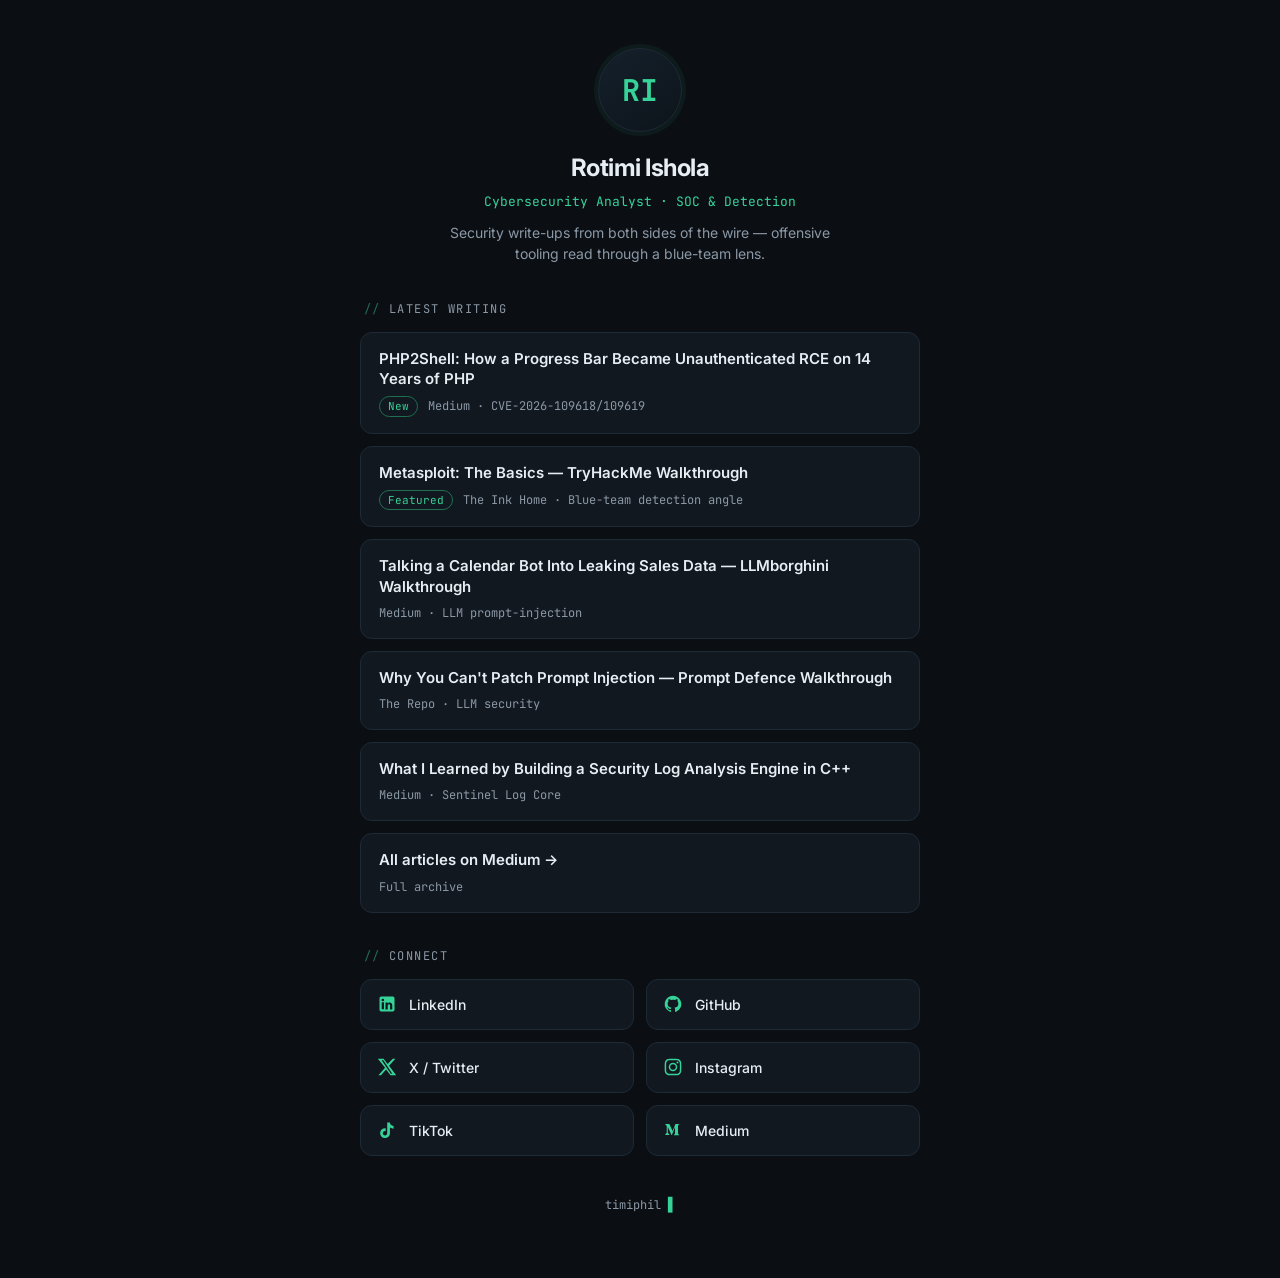
==== links.html @ 9e95f809 "Add files via upload" ====
<!doctype html>
<html lang="en">
<head>
<meta charset="utf-8">
<meta name="viewport" content="width=device-width, initial-scale=1">
<title>Rotimi Ishola — Links</title>
<meta name="description" content="Rotimi Ishola — Cybersecurity Analyst. Write-ups, socials, and work.">
<link rel="preconnect" href="https://fonts.googleapis.com">
<link rel="preconnect" href="https://fonts.gstatic.com" crossorigin>
<link href="https://fonts.googleapis.com/css2?family=JetBrains+Mono:wght@400;500;700&family=Inter:wght@400;500;600;700&display=swap" rel="stylesheet">
<style>
  :root{
    --bg:#0b0f14;
    --panel:#121820;
    --panel-hover:#18212c;
    --border:#1e2a36;
    --text:#e6edf3;
    --muted:#8b98a5;
    --accent:#36d399;
    --accent-dim:#1f6f52;
    --mono:'JetBrains Mono',ui-monospace,SFMono-Regular,Menlo,monospace;
    --sans:'Inter',system-ui,-apple-system,Segoe UI,Roboto,sans-serif;
  }
  *{box-sizing:border-box;margin:0;padding:0}
  body{
    background:var(--bg);
    color:var(--text);
    font-family:var(--sans);
    line-height:1.5;
    -webkit-font-smoothing:antialiased;
    display:flex;
    justify-content:center;
    padding:48px 16px 64px;
    min-height:100vh;
  }
  .wrap{width:100%;max-width:560px}

  /* header */
  header{text-align:center;margin-bottom:36px}
  .avatar{
    width:84px;height:84px;border-radius:50%;
    margin:0 auto 18px;
    display:flex;align-items:center;justify-content:center;
    background:linear-gradient(145deg,#15202b,#0d141b);
    border:1px solid var(--border);
    font-family:var(--mono);font-weight:700;font-size:30px;
    color:var(--accent);
    box-shadow:0 0 0 4px rgba(54,211,153,.06);
  }
  h1{font-size:24px;font-weight:700;letter-spacing:-.02em}
  .role{
    font-family:var(--mono);
    font-size:13px;
    color:var(--accent);
    margin-top:6px;
  }
  .tagline{color:var(--muted);font-size:14px;margin-top:10px;max-width:420px;margin-left:auto;margin-right:auto}

  /* section label */
  .label{
    font-family:var(--mono);
    font-size:12px;
    text-transform:uppercase;
    letter-spacing:.12em;
    color:var(--muted);
    margin:34px 4px 14px;
    display:flex;align-items:center;gap:8px;
  }
  .label::before{content:"//";color:var(--accent-dim)}

  /* article cards */
  .card{
    display:block;
    background:var(--panel);
    border:1px solid var(--border);
    border-radius:12px;
    padding:16px 18px;
    margin-bottom:12px;
    text-decoration:none;
    color:var(--text);
    transition:border-color .15s ease,background .15s ease,transform .15s ease;
  }
  .card:hover{background:var(--panel-hover);border-color:var(--accent-dim);transform:translateY(-1px)}
  .card-title{font-weight:600;font-size:15px;line-height:1.35}
  .card-meta{
    font-family:var(--mono);
    font-size:12px;
    color:var(--muted);
    margin-top:7px;
    display:flex;gap:10px;flex-wrap:wrap;align-items:center;
  }
  .pill{
    color:var(--accent);
    border:1px solid var(--accent-dim);
    border-radius:999px;
    padding:1px 8px;
    font-size:11px;
  }

  /* socials */
  .socials{display:grid;grid-template-columns:repeat(2,1fr);gap:12px}
  .social{
    display:flex;align-items:center;gap:12px;
    background:var(--panel);
    border:1px solid var(--border);
    border-radius:12px;
    padding:14px 16px;
    text-decoration:none;
    color:var(--text);
    font-weight:500;font-size:14px;
    transition:border-color .15s ease,background .15s ease,transform .15s ease;
  }
  .social:hover{background:var(--panel-hover);border-color:var(--accent-dim);transform:translateY(-1px)}
  .social svg{width:20px;height:20px;flex:0 0 20px;fill:currentColor;color:var(--accent)}
  .social span{overflow:hidden;text-overflow:ellipsis;white-space:nowrap}

  footer{text-align:center;margin-top:40px;color:var(--muted);font-family:var(--mono);font-size:12px}
  footer .blink{color:var(--accent);animation:blink 1.2s steps(2,start) infinite}
  @keyframes blink{to{visibility:hidden}}

  @media (max-width:420px){
    .socials{grid-template-columns:1fr}
    body{padding-top:36px}
  }

  /* light-mode guard: this page is intentionally dark, but set a sane bg either way */
  @media (prefers-color-scheme: light){ body{background:var(--bg)} }
</style>
</head>
<body>
  <div class="wrap">

    <header>
      <div class="avatar">RI</div>
      <h1>Rotimi Ishola</h1>
      <div class="role">Cybersecurity Analyst · SOC &amp; Detection</div>
      <p class="tagline">Security write-ups from both sides of the wire — offensive tooling read through a blue-team lens.</p>
    </header>

    <!-- ============================================================
         LATEST WRITING
         To add a new article: copy one <a class="card"> ... </a> block,
         paste it at the TOP of this section, and update the href, title,
         and meta line. Newest first.
         ============================================================ -->
    <div class="label">Latest writing</div>

    <a class="card" href="https://medium.com/@timiphil9/php2shell-how-a-progress-bar-became-unauthenticated-rce-on-14-years-of-php-b21d90a4fd6b?sharedUserId=timiphil9" target="_blank" rel="noopener">
      <div class="card-title">PHP2Shell: How a Progress Bar Became Unauthenticated RCE on 14 Years of PHP</div>
      <div class="card-meta"><span class="pill">New</span> Medium · CVE-2026-109618/109619</div>
    </a>

    <a class="card" href="https://medium.com/the-ink-home/metasploit-the-basics-tryhackme-walkthrough-daaea08006a8" target="_blank" rel="noopener">
      <div class="card-title">Metasploit: The Basics — TryHackMe Walkthrough</div>
      <div class="card-meta"><span class="pill">Featured</span> The Ink Home · Blue-team detection angle</div>
    </a>

    <a class="card" href="https://medium.com/@timiphil9/talking-a-calendar-bot-into-leaking-sales-data-tryhackme-llmborghini-walkthrough-ef35a564851b?sharedUserId=timiphil9" target="_blank" rel="noopener">
      <div class="card-title">Talking a Calendar Bot Into Leaking Sales Data — LLMborghini Walkthrough</div>
      <div class="card-meta">Medium · LLM prompt-injection</div>
    </a>

    <a class="card" href="https://medium.com/the-repo/tryhackme-prompt-defence-walkthrough-why-you-cant-patch-prompt-injection-2a3d6e3edd15?sharedUserId=timiphil9" target="_blank" rel="noopener">
      <div class="card-title">Why You Can't Patch Prompt Injection — Prompt Defence Walkthrough</div>
      <div class="card-meta">The Repo · LLM security</div>
    </a>

    <a class="card" href="https://medium.com/@timiphil9/what-i-learned-by-building-a-security-log-analysis-engine-in-c-df35dbf7559b?sharedUserId=timiphil9" target="_blank" rel="noopener">
      <div class="card-title">What I Learned by Building a Security Log Analysis Engine in C++</div>
      <div class="card-meta">Medium · Sentinel Log Core</div>
    </a>

    <a class="card" href="https://medium.com/@timiphil9" target="_blank" rel="noopener">
      <div class="card-title">All articles on Medium →</div>
      <div class="card-meta">Full archive</div>
    </a>

    <!-- ============================================================
         CONNECT
         ============================================================ -->
    <div class="label">Connect</div>
    <div class="socials">

      <a class="social" href="https://www.linkedin.com/in/rotimi-ishola/" target="_blank" rel="noopener">
        <svg viewBox="0 0 24 24"><path d="M19 3a2 2 0 0 1 2 2v14a2 2 0 0 1-2 2H5a2 2 0 0 1-2-2V5a2 2 0 0 1 2-2h14zM8.34 18.34V9.99H5.67v8.35h2.67zM7 8.8a1.55 1.55 0 1 0 0-3.1 1.55 1.55 0 0 0 0 3.1zm11.34 9.54v-4.6c0-2.46-1.31-3.6-3.06-3.6-1.41 0-2.04.78-2.39 1.32v-1.13h-2.67c.04.75 0 8.35 0 8.35h2.67v-4.66c0-.24.02-.48.09-.65.19-.48.63-.98 1.37-.98.97 0 1.35.74 1.35 1.81v4.48h2.64z"/></svg>
        <span>LinkedIn</span>
      </a>

      <a class="social" href="https://github.com/Timiphil" target="_blank" rel="noopener">
        <svg viewBox="0 0 24 24"><path d="M12 2a10 10 0 0 0-3.16 19.49c.5.09.68-.22.68-.48l-.01-1.7c-2.78.6-3.37-1.34-3.37-1.34-.46-1.16-1.11-1.47-1.11-1.47-.9-.62.07-.6.07-.6 1 .07 1.53 1.03 1.53 1.03.89 1.52 2.34 1.08 2.91.83.09-.65.35-1.09.63-1.34-2.22-.25-4.55-1.11-4.55-4.94 0-1.09.39-1.98 1.03-2.68-.1-.25-.45-1.27.1-2.65 0 0 .84-.27 2.75 1.02a9.56 9.56 0 0 1 5 0c1.91-1.29 2.75-1.02 2.75-1.02.55 1.38.2 2.4.1 2.65.64.7 1.03 1.59 1.03 2.68 0 3.84-2.34 4.68-4.57 4.93.36.31.68.92.68 1.85l-.01 2.75c0 .27.18.58.69.48A10 10 0 0 0 12 2z"/></svg>
        <span>GitHub</span>
      </a>

      <a class="social" href="https://x.com/Timi_phil" target="_blank" rel="noopener">
        <svg viewBox="0 0 24 24"><path d="M18.9 2H22l-7.5 8.6L23 22h-6.8l-5.3-6.9L4.8 22H1.7l8-9.2L1 2h6.9l4.8 6.3L18.9 2zm-2.4 18h1.9L7.6 4H5.6l10.9 16z"/></svg>
        <span>X / Twitter</span>
      </a>

      <a class="social" href="https://www.instagram.com/timi_phil/" target="_blank" rel="noopener">
        <svg viewBox="0 0 24 24"><path d="M12 2c2.72 0 3.06.01 4.12.06 1.07.05 1.8.22 2.43.47.66.25 1.22.6 1.77 1.15.55.55.9 1.11 1.15 1.77.25.63.42 1.36.47 2.43.05 1.06.06 1.4.06 4.12s-.01 3.06-.06 4.12c-.05 1.07-.22 1.8-.47 2.43a4.9 4.9 0 0 1-1.15 1.77c-.55.55-1.11.9-1.77 1.15-.63.25-1.36.42-2.43.47-1.06.05-1.4.06-4.12.06s-3.06-.01-4.12-.06c-1.07-.05-1.8-.22-2.43-.47a4.9 4.9 0 0 1-1.77-1.15 4.9 4.9 0 0 1-1.15-1.77c-.25-.63-.42-1.36-.47-2.43C2.01 15.06 2 14.72 2 12s.01-3.06.06-4.12c.05-1.07.22-1.8.47-2.43.25-.66.6-1.22 1.15-1.77.55-.55 1.11-.9 1.77-1.15.63-.25 1.36-.42 2.43-.47C8.94 2.01 9.28 2 12 2zm0 1.8c-2.67 0-2.99.01-4.04.06-.98.04-1.51.21-1.86.35-.47.18-.8.4-1.15.75-.35.35-.57.68-.75 1.15-.14.35-.3.88-.35 1.86-.05 1.05-.06 1.37-.06 4.04s.01 2.99.06 4.04c.04.98.21 1.51.35 1.86.18.47.4.8.75 1.15.35.35.68.57 1.15.75.35.14.88.3 1.86.35 1.05.05 1.37.06 4.04.06s2.99-.01 4.04-.06c.98-.04 1.51-.21 1.86-.35.47-.18.8-.4 1.15-.75.35-.35.57-.68.75-1.15.14-.35.3-.88.35-1.86.05-1.05.06-1.37.06-4.04s-.01-2.99-.06-4.04c-.04-.98-.21-1.51-.35-1.86a3.1 3.1 0 0 0-.75-1.15 3.1 3.1 0 0 0-1.15-.75c-.35-.14-.88-.3-1.86-.35-1.05-.05-1.37-.06-4.04-.06zm0 3.07a5.13 5.13 0 1 1 0 10.26 5.13 5.13 0 0 1 0-10.26zm0 8.46a3.33 3.33 0 1 0 0-6.66 3.33 3.33 0 0 0 0 6.66zm6.54-8.66a1.2 1.2 0 1 1-2.4 0 1.2 1.2 0 0 1 2.4 0z"/></svg>
        <span>Instagram</span>
      </a>

      <a class="social" href="https://tiktok.com/@timiphil" target="_blank" rel="noopener">
        <svg viewBox="0 0 24 24"><path d="M16.6 5.82a4.28 4.28 0 0 1-1.06-2.82h-3.3v12.9a2.59 2.59 0 1 1-1.84-2.48V9.98a5.88 5.88 0 1 0 5.14 5.83V9.1a7.5 7.5 0 0 0 4.36 1.4V7.2a4.3 4.3 0 0 1-3.3-1.38z"/></svg>
        <span>TikTok</span>
      </a>

      <a class="social" href="https://medium.com/@timiphil9" target="_blank" rel="noopener">
        <svg viewBox="0 0 24 24"><path d="M4.37 7.3c.02-.17-.05-.34-.18-.45L2.6 5.07V4.8h5.03l3.89 8.53 3.42-8.53H19.5v.27l-1.33 1.28a.4.4 0 0 0-.15.38v9.56a.4.4 0 0 0 .15.38l1.3 1.28v.27h-6.53v-.27l1.35-1.31c.13-.13.13-.17.13-.38V8.47l-3.75 9.54h-.5L5.77 8.47v6.4c-.04.27.06.55.25.75l1.75 2.13v.27H2.5v-.27l1.75-2.13c.2-.2.28-.48.23-.75V7.3z"/></svg>
        <span>Medium</span>
      </a>

    </div>

    <footer>
      timiphil <span class="blink">▋</span>
    </footer>

  </div>
</body>
</html>
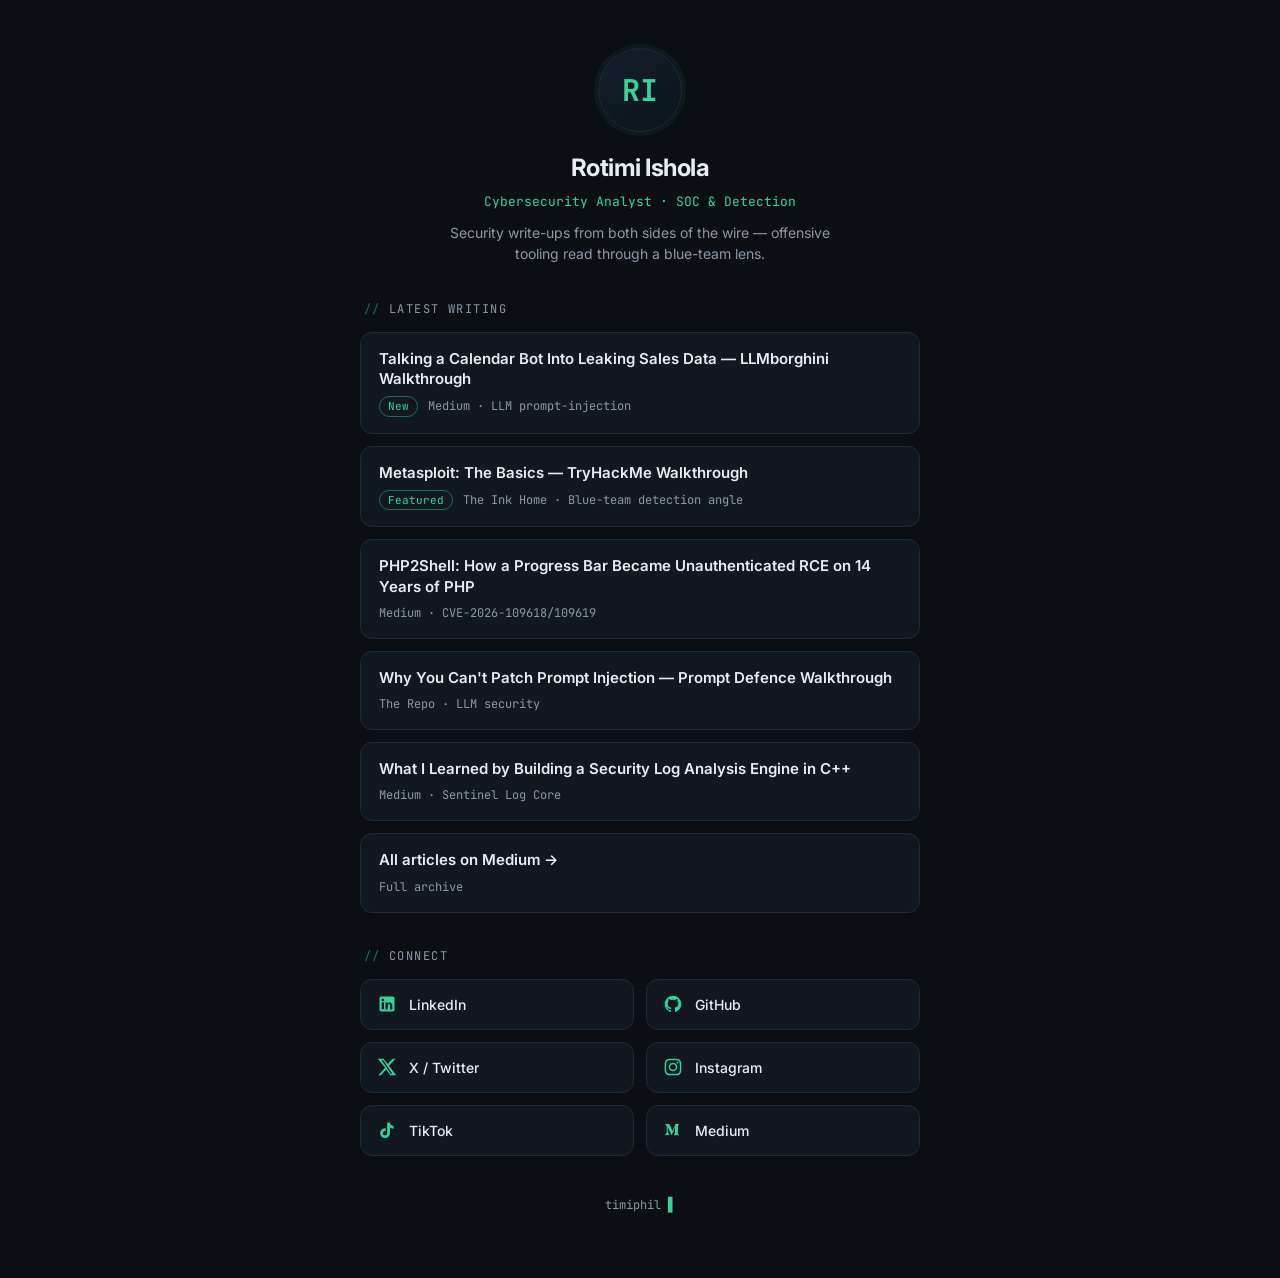
==== commit 6ea42b0d: "Add files via upload" ====
--- a/links.html
+++ b/links.html
@@ -145,9 +145,9 @@
          ============================================================ -->
     <div class="label">Latest writing</div>
 
-    <a class="card" href="https://medium.com/@timiphil9/php2shell-how-a-progress-bar-became-unauthenticated-rce-on-14-years-of-php-b21d90a4fd6b?sharedUserId=timiphil9" target="_blank" rel="noopener">
-      <div class="card-title">PHP2Shell: How a Progress Bar Became Unauthenticated RCE on 14 Years of PHP</div>
-      <div class="card-meta"><span class="pill">New</span> Medium · CVE-2026-109618/109619</div>
+    <a class="card" href="https://medium.com/@timiphil9/talking-a-calendar-bot-into-leaking-sales-data-tryhackme-llmborghini-walkthrough-ef35a564851b?sharedUserId=timiphil9" target="_blank" rel="noopener">
+      <div class="card-title">Talking a Calendar Bot Into Leaking Sales Data — LLMborghini Walkthrough</div>
+      <div class="card-meta"><span class="pill">New</span> Medium · LLM prompt-injection</div>
     </a>
 
     <a class="card" href="https://medium.com/the-ink-home/metasploit-the-basics-tryhackme-walkthrough-daaea08006a8" target="_blank" rel="noopener">
@@ -155,9 +155,9 @@
       <div class="card-meta"><span class="pill">Featured</span> The Ink Home · Blue-team detection angle</div>
     </a>
 
-    <a class="card" href="https://medium.com/@timiphil9/talking-a-calendar-bot-into-leaking-sales-data-tryhackme-llmborghini-walkthrough-ef35a564851b?sharedUserId=timiphil9" target="_blank" rel="noopener">
-      <div class="card-title">Talking a Calendar Bot Into Leaking Sales Data — LLMborghini Walkthrough</div>
-      <div class="card-meta">Medium · LLM prompt-injection</div>
+    <a class="card" href="https://medium.com/@timiphil9/php2shell-how-a-progress-bar-became-unauthenticated-rce-on-14-years-of-php-b21d90a4fd6b?sharedUserId=timiphil9" target="_blank" rel="noopener">
+      <div class="card-title">PHP2Shell: How a Progress Bar Became Unauthenticated RCE on 14 Years of PHP</div>
+      <div class="card-meta">Medium · CVE-2026-109618/109619</div>
     </a>
 
     <a class="card" href="https://medium.com/the-repo/tryhackme-prompt-defence-walkthrough-why-you-cant-patch-prompt-injection-2a3d6e3edd15?sharedUserId=timiphil9" target="_blank" rel="noopener">
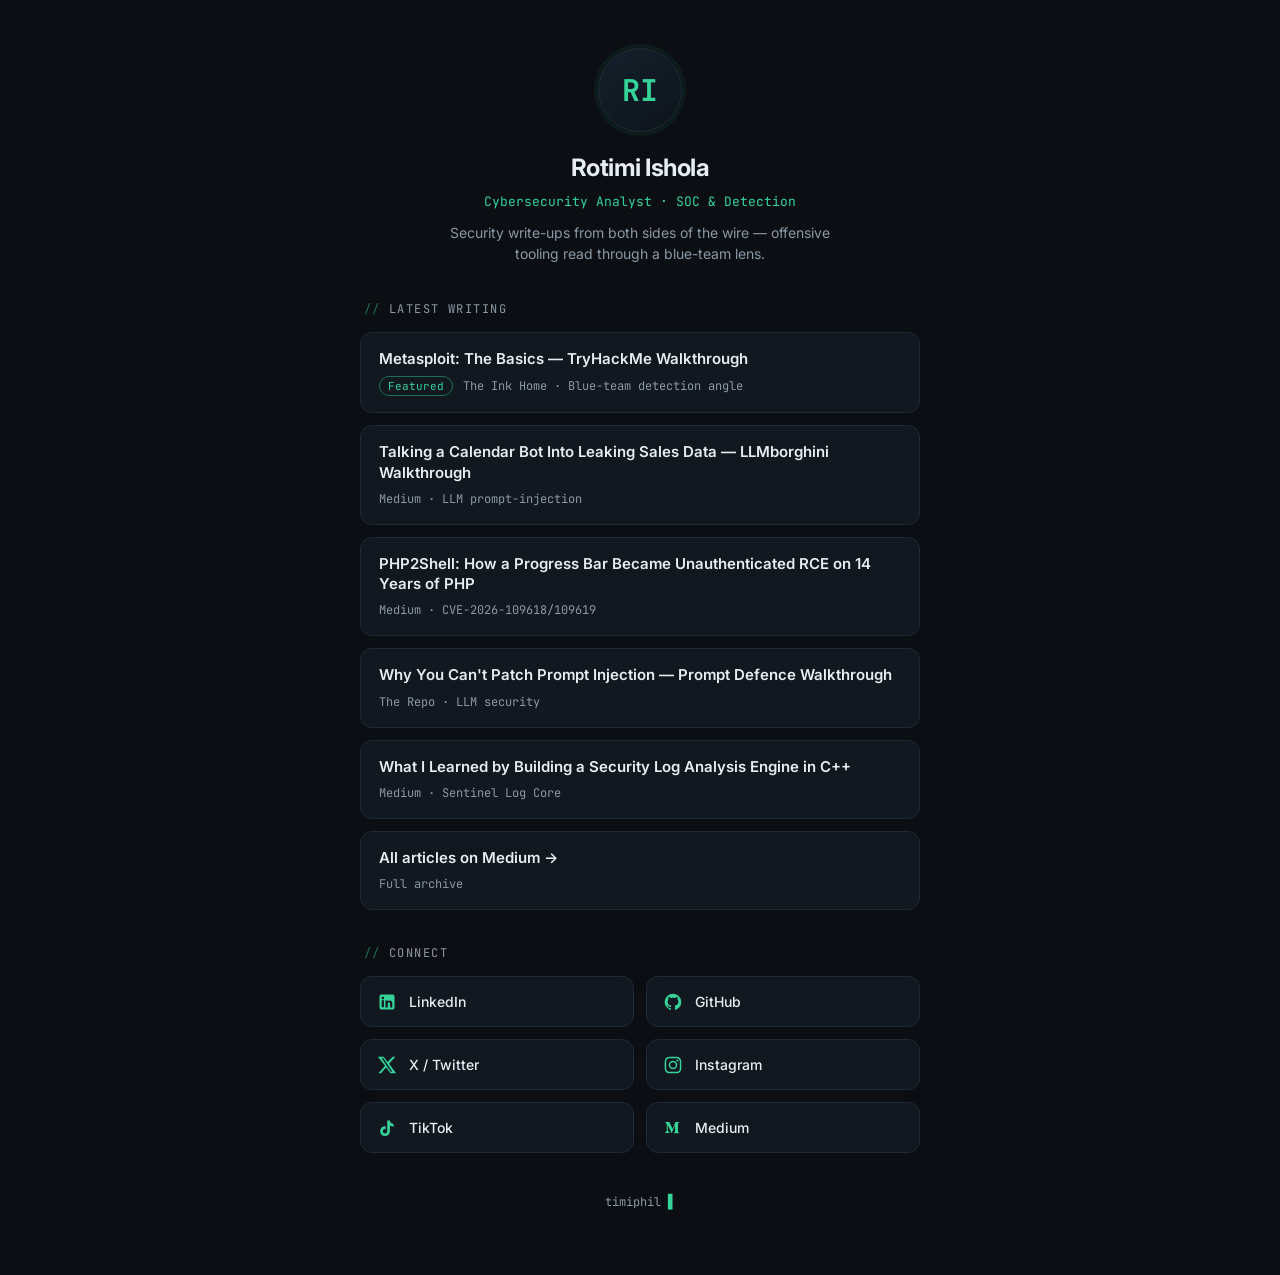
==== commit 8dc9e1ad: "Update links.html new" ====
--- a/links.html
+++ b/links.html
@@ -145,14 +145,14 @@
          ============================================================ -->
     <div class="label">Latest writing</div>
 
+     <a class="card" href="https://medium.com/the-ink-home/metasploit-the-basics-tryhackme-walkthrough-daaea08006a8" target="_blank" rel="noopener">
+      <div class="card-title">Metasploit: The Basics — TryHackMe Walkthrough</div>
+      <div class="card-meta"><span class="pill">Featured</span> The Ink Home · Blue-team detection angle</div>
+    </a>
+
     <a class="card" href="https://medium.com/@timiphil9/talking-a-calendar-bot-into-leaking-sales-data-tryhackme-llmborghini-walkthrough-ef35a564851b?sharedUserId=timiphil9" target="_blank" rel="noopener">
       <div class="card-title">Talking a Calendar Bot Into Leaking Sales Data — LLMborghini Walkthrough</div>
-      <div class="card-meta"><span class="pill">New</span> Medium · LLM prompt-injection</div>
-    </a>
-
-    <a class="card" href="https://medium.com/the-ink-home/metasploit-the-basics-tryhackme-walkthrough-daaea08006a8" target="_blank" rel="noopener">
-      <div class="card-title">Metasploit: The Basics — TryHackMe Walkthrough</div>
-      <div class="card-meta"><span class="pill">Featured</span> The Ink Home · Blue-team detection angle</div>
+      <div class="card-meta">Medium · LLM prompt-injection</div>
     </a>
 
     <a class="card" href="https://medium.com/@timiphil9/php2shell-how-a-progress-bar-became-unauthenticated-rce-on-14-years-of-php-b21d90a4fd6b?sharedUserId=timiphil9" target="_blank" rel="noopener">
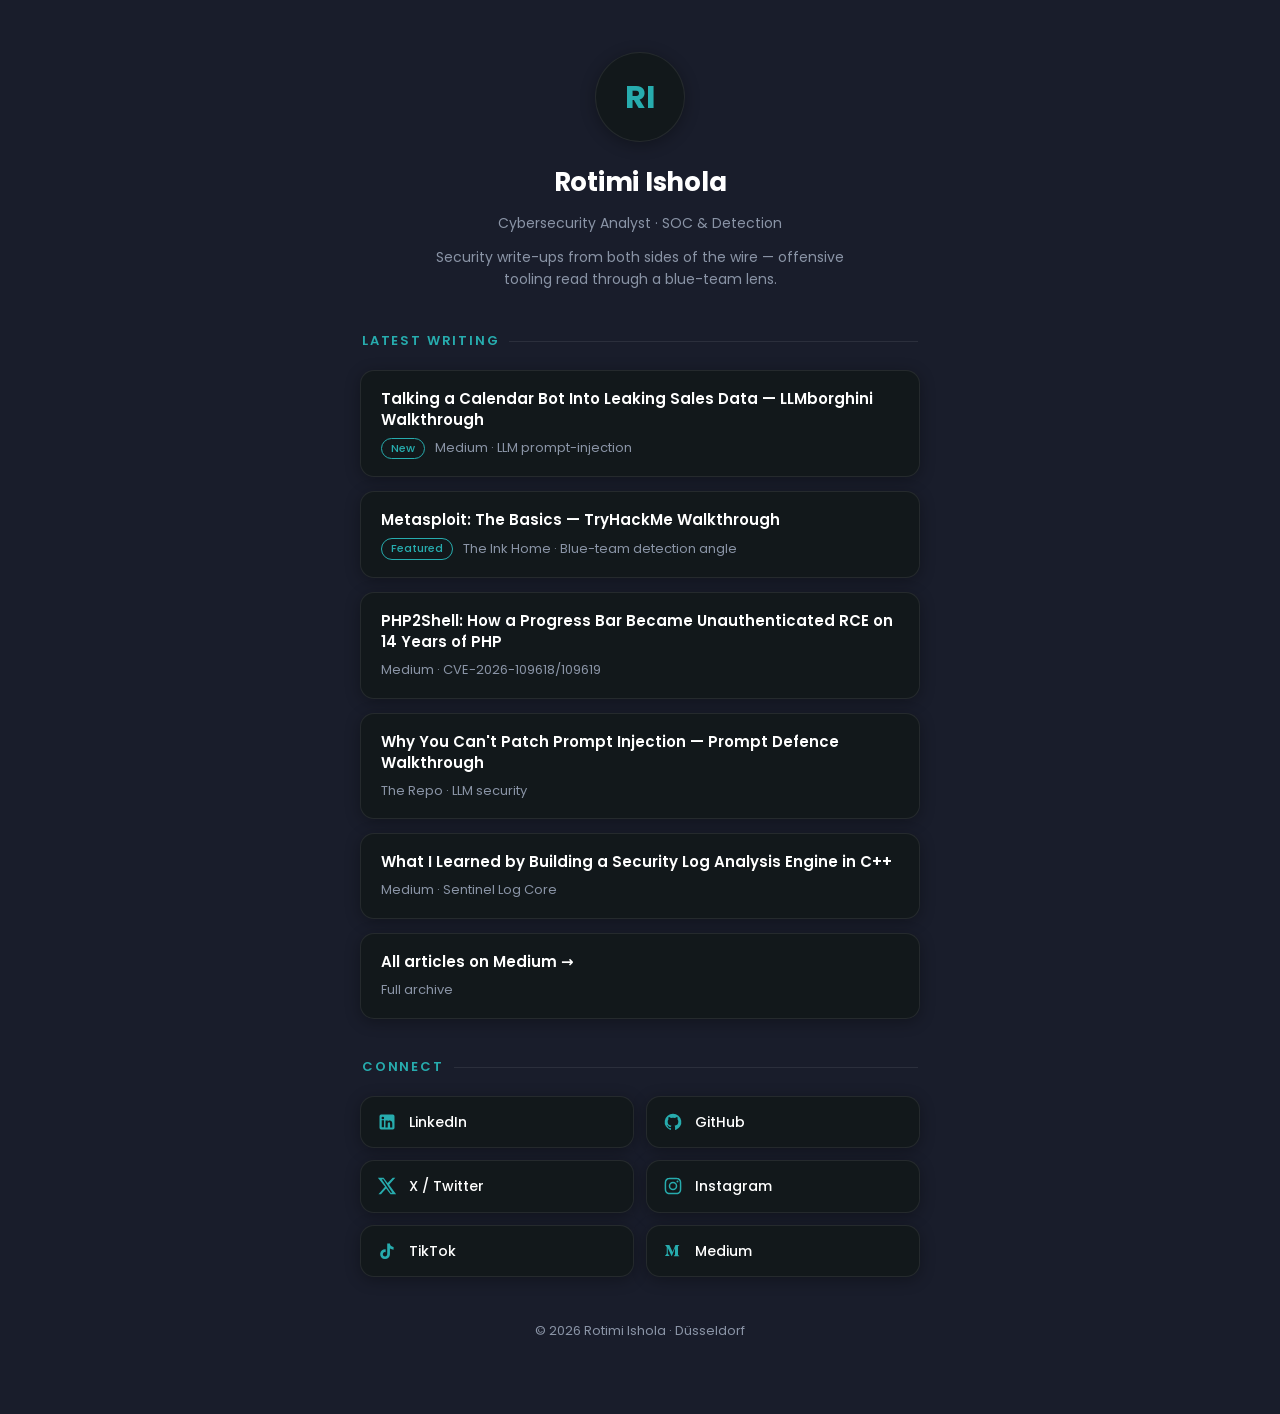
==== commit b85909d7: "Add files via upload" ====
--- a/links.html
+++ b/links.html
@@ -7,94 +7,83 @@
 <meta name="description" content="Rotimi Ishola — Cybersecurity Analyst. Write-ups, socials, and work.">
 <link rel="preconnect" href="https://fonts.googleapis.com">
 <link rel="preconnect" href="https://fonts.gstatic.com" crossorigin>
-<link href="https://fonts.googleapis.com/css2?family=JetBrains+Mono:wght@400;500;700&family=Inter:wght@400;500;600;700&display=swap" rel="stylesheet">
+<link href="https://fonts.googleapis.com/css2?family=Poppins:wght@300;400;500;600;700&display=swap" rel="stylesheet">
 <style>
   :root{
-    --bg:#0b0f14;
-    --panel:#121820;
-    --panel-hover:#18212c;
-    --border:#1e2a36;
-    --text:#e6edf3;
-    --muted:#8b98a5;
-    --accent:#36d399;
-    --accent-dim:#1f6f52;
-    --mono:'JetBrains Mono',ui-monospace,SFMono-Regular,Menlo,monospace;
-    --sans:'Inter',system-ui,-apple-system,Segoe UI,Roboto,sans-serif;
+    --bg:#191d2b;            /* matches timiphil.github.io */
+    --panel:#12181b;
+    --border:rgba(255,255,255,.08);
+    --text:#ffffff;
+    --muted:#8a94a6;
+    --accent:#27acae;        /* site teal */
+    --accent-2:#1d8486;
+    --radius:14px;
+    --shadow:0 3px 15px rgba(0,0,0,.3);
+    --font:'Poppins',system-ui,-apple-system,Segoe UI,Roboto,sans-serif;
   }
   *{box-sizing:border-box;margin:0;padding:0}
   body{
     background:var(--bg);
     color:var(--text);
-    font-family:var(--sans);
-    line-height:1.5;
+    font-family:var(--font);
+    line-height:1.6;
     -webkit-font-smoothing:antialiased;
     display:flex;
     justify-content:center;
-    padding:48px 16px 64px;
+    padding:52px 18px 72px;
     min-height:100vh;
   }
   .wrap{width:100%;max-width:560px}
 
   /* header */
-  header{text-align:center;margin-bottom:36px}
+  header{text-align:center;margin-bottom:40px}
   .avatar{
-    width:84px;height:84px;border-radius:50%;
-    margin:0 auto 18px;
+    width:90px;height:90px;border-radius:50%;
+    margin:0 auto 20px;
     display:flex;align-items:center;justify-content:center;
-    background:linear-gradient(145deg,#15202b,#0d141b);
+    background:var(--panel);
     border:1px solid var(--border);
-    font-family:var(--mono);font-weight:700;font-size:30px;
+    font-weight:700;font-size:32px;
     color:var(--accent);
-    box-shadow:0 0 0 4px rgba(54,211,153,.06);
-  }
-  h1{font-size:24px;font-weight:700;letter-spacing:-.02em}
-  .role{
-    font-family:var(--mono);
-    font-size:13px;
-    color:var(--accent);
-    margin-top:6px;
-  }
-  .tagline{color:var(--muted);font-size:14px;margin-top:10px;max-width:420px;margin-left:auto;margin-right:auto}
+    box-shadow:var(--shadow);
+  }
+  h1{font-size:26px;font-weight:700;letter-spacing:-.01em}
+  .role{font-size:14px;color:var(--muted);margin-top:8px}
+  .tagline{color:var(--muted);font-size:14px;margin-top:12px;max-width:430px;margin-left:auto;margin-right:auto}
 
   /* section label */
   .label{
-    font-family:var(--mono);
-    font-size:12px;
-    text-transform:uppercase;
-    letter-spacing:.12em;
-    color:var(--muted);
-    margin:34px 4px 14px;
-    display:flex;align-items:center;gap:8px;
-  }
-  .label::before{content:"//";color:var(--accent-dim)}
+    font-size:13px;text-transform:uppercase;letter-spacing:.14em;
+    color:var(--accent);font-weight:600;
+    margin:38px 2px 18px;display:flex;align-items:center;gap:10px;
+  }
+  .label::after{content:"";flex:1;height:1px;background:var(--border)}
 
   /* article cards */
   .card{
     display:block;
     background:var(--panel);
     border:1px solid var(--border);
-    border-radius:12px;
-    padding:16px 18px;
-    margin-bottom:12px;
+    border-radius:var(--radius);
+    padding:17px 20px;
+    margin-bottom:14px;
     text-decoration:none;
     color:var(--text);
-    transition:border-color .15s ease,background .15s ease,transform .15s ease;
-  }
-  .card:hover{background:var(--panel-hover);border-color:var(--accent-dim);transform:translateY(-1px)}
-  .card-title{font-weight:600;font-size:15px;line-height:1.35}
+    box-shadow:var(--shadow);
+    transition:border-color .3s ease,transform .3s ease;
+  }
+  .card:hover{border-color:var(--accent);transform:translateY(-2px)}
+  .card-title{font-weight:600;font-size:15px;line-height:1.4}
   .card-meta{
-    font-family:var(--mono);
-    font-size:12px;
-    color:var(--muted);
-    margin-top:7px;
+    font-size:13px;color:var(--muted);margin-top:8px;
     display:flex;gap:10px;flex-wrap:wrap;align-items:center;
   }
   .pill{
     color:var(--accent);
-    border:1px solid var(--accent-dim);
+    border:1px solid var(--accent);
     border-radius:999px;
-    padding:1px 8px;
-    font-size:11px;
+    padding:1px 9px;
+    font-size:11px;font-weight:500;
   }
 
   /* socials */
@@ -103,27 +92,24 @@
     display:flex;align-items:center;gap:12px;
     background:var(--panel);
     border:1px solid var(--border);
-    border-radius:12px;
+    border-radius:var(--radius);
     padding:14px 16px;
     text-decoration:none;
     color:var(--text);
     font-weight:500;font-size:14px;
-    transition:border-color .15s ease,background .15s ease,transform .15s ease;
-  }
-  .social:hover{background:var(--panel-hover);border-color:var(--accent-dim);transform:translateY(-1px)}
+    box-shadow:var(--shadow);
+    transition:border-color .3s ease,transform .3s ease;
+  }
+  .social:hover{border-color:var(--accent);transform:translateY(-2px)}
   .social svg{width:20px;height:20px;flex:0 0 20px;fill:currentColor;color:var(--accent)}
   .social span{overflow:hidden;text-overflow:ellipsis;white-space:nowrap}
 
-  footer{text-align:center;margin-top:40px;color:var(--muted);font-family:var(--mono);font-size:12px}
-  footer .blink{color:var(--accent);animation:blink 1.2s steps(2,start) infinite}
-  @keyframes blink{to{visibility:hidden}}
+  footer{text-align:center;margin-top:44px;color:var(--muted);font-size:13px}
 
   @media (max-width:420px){
     .socials{grid-template-columns:1fr}
-    body{padding-top:36px}
-  }
-
-  /* light-mode guard: this page is intentionally dark, but set a sane bg either way */
+    body{padding-top:40px}
+  }
   @media (prefers-color-scheme: light){ body{background:var(--bg)} }
 </style>
 </head>
@@ -145,14 +131,14 @@
          ============================================================ -->
     <div class="label">Latest writing</div>
 
-     <a class="card" href="https://medium.com/the-ink-home/metasploit-the-basics-tryhackme-walkthrough-daaea08006a8" target="_blank" rel="noopener">
+    <a class="card" href="https://medium.com/@timiphil9/talking-a-calendar-bot-into-leaking-sales-data-tryhackme-llmborghini-walkthrough-ef35a564851b?sharedUserId=timiphil9" target="_blank" rel="noopener">
+      <div class="card-title">Talking a Calendar Bot Into Leaking Sales Data — LLMborghini Walkthrough</div>
+      <div class="card-meta"><span class="pill">New</span> Medium · LLM prompt-injection</div>
+    </a>
+
+    <a class="card" href="https://medium.com/the-ink-home/metasploit-the-basics-tryhackme-walkthrough-daaea08006a8" target="_blank" rel="noopener">
       <div class="card-title">Metasploit: The Basics — TryHackMe Walkthrough</div>
       <div class="card-meta"><span class="pill">Featured</span> The Ink Home · Blue-team detection angle</div>
-    </a>
-
-    <a class="card" href="https://medium.com/@timiphil9/talking-a-calendar-bot-into-leaking-sales-data-tryhackme-llmborghini-walkthrough-ef35a564851b?sharedUserId=timiphil9" target="_blank" rel="noopener">
-      <div class="card-title">Talking a Calendar Bot Into Leaking Sales Data — LLMborghini Walkthrough</div>
-      <div class="card-meta">Medium · LLM prompt-injection</div>
     </a>
 
     <a class="card" href="https://medium.com/@timiphil9/php2shell-how-a-progress-bar-became-unauthenticated-rce-on-14-years-of-php-b21d90a4fd6b?sharedUserId=timiphil9" target="_blank" rel="noopener">
@@ -213,9 +199,7 @@
 
     </div>
 
-    <footer>
-      timiphil <span class="blink">▋</span>
-    </footer>
+    <footer>© 2026 Rotimi Ishola · Düsseldorf</footer>
 
   </div>
 </body>
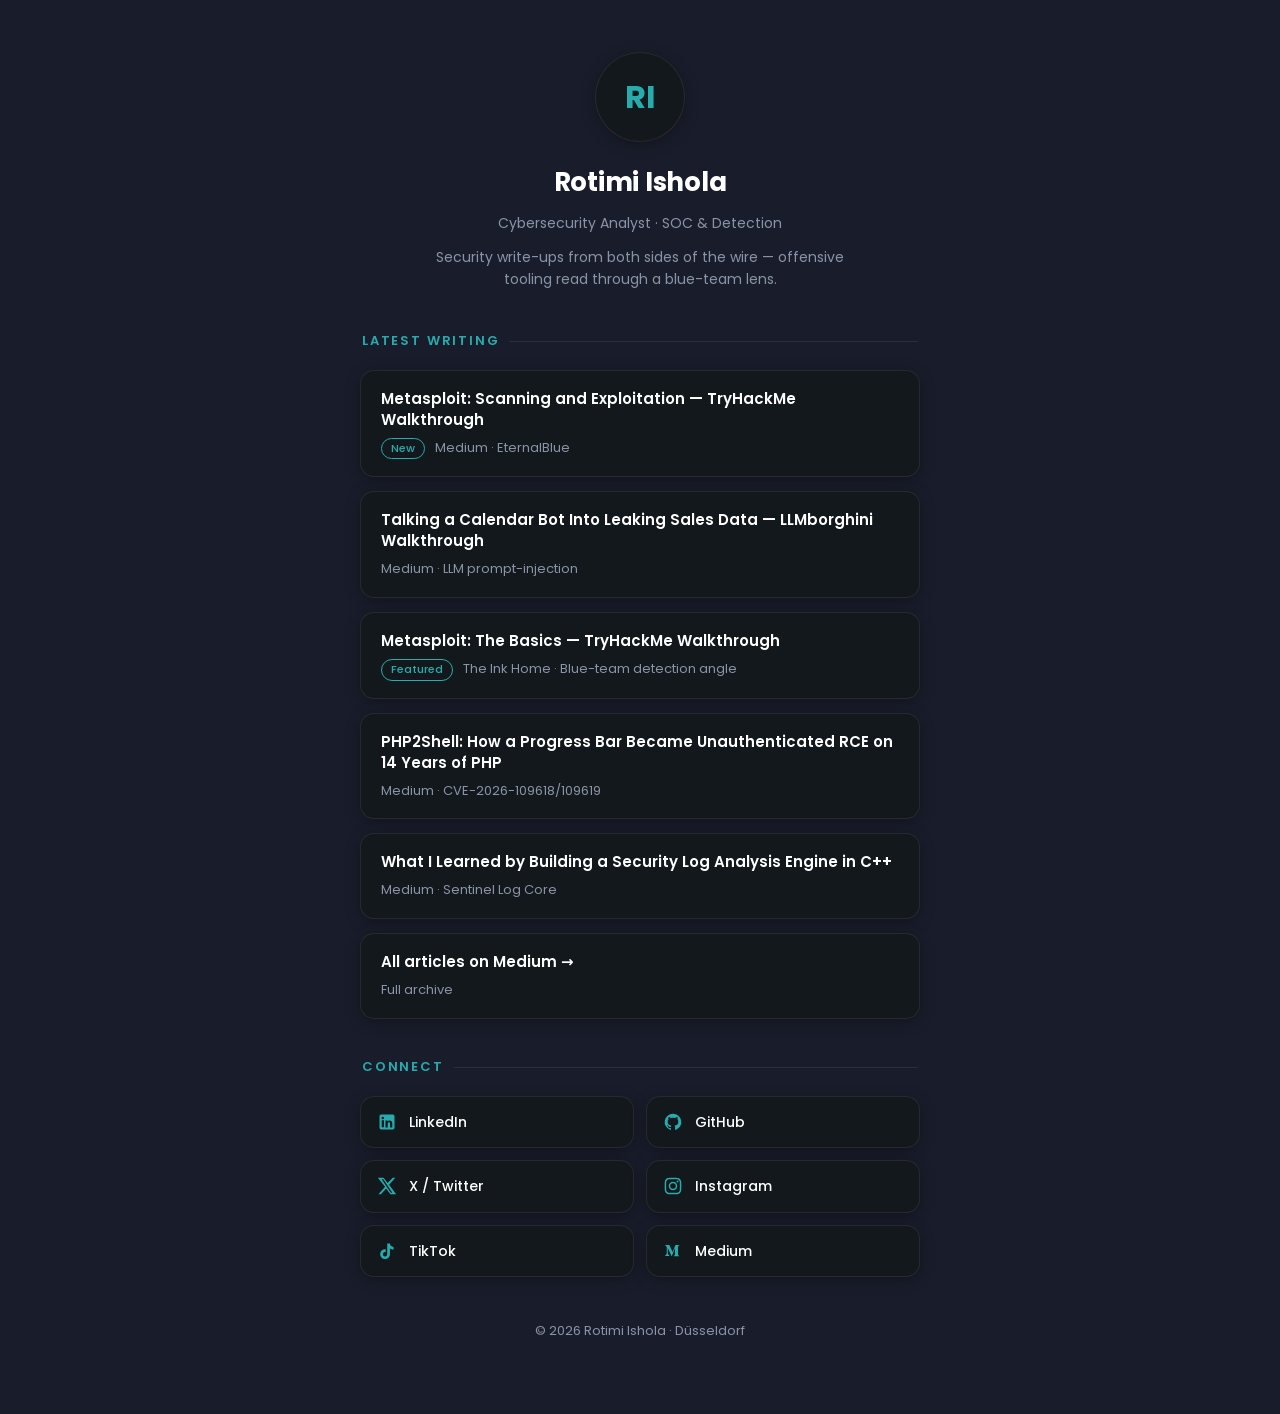
==== commit 377749c7: "Update links.html" ====
--- a/links.html
+++ b/links.html
@@ -131,9 +131,14 @@
          ============================================================ -->
     <div class="label">Latest writing</div>
 
+    <a class="card" href="https://timiphil9.medium.com/metasploit-scanning-and-exploitation-tryhackme-walkthrough-8714731507e3" target="_blank" rel="noopener">
+      <div class="card-title">Metasploit: Scanning and Exploitation — TryHackMe Walkthrough</div>
+      <div class="card-meta"><span class="pill">New</span>Medium · EternalBlue</div>
+    </a>
+    
     <a class="card" href="https://medium.com/@timiphil9/talking-a-calendar-bot-into-leaking-sales-data-tryhackme-llmborghini-walkthrough-ef35a564851b?sharedUserId=timiphil9" target="_blank" rel="noopener">
       <div class="card-title">Talking a Calendar Bot Into Leaking Sales Data — LLMborghini Walkthrough</div>
-      <div class="card-meta"><span class="pill">New</span> Medium · LLM prompt-injection</div>
+      <div class="card-meta"> Medium · LLM prompt-injection</div>
     </a>
 
     <a class="card" href="https://medium.com/the-ink-home/metasploit-the-basics-tryhackme-walkthrough-daaea08006a8" target="_blank" rel="noopener">
@@ -144,11 +149,6 @@
     <a class="card" href="https://medium.com/@timiphil9/php2shell-how-a-progress-bar-became-unauthenticated-rce-on-14-years-of-php-b21d90a4fd6b?sharedUserId=timiphil9" target="_blank" rel="noopener">
       <div class="card-title">PHP2Shell: How a Progress Bar Became Unauthenticated RCE on 14 Years of PHP</div>
       <div class="card-meta">Medium · CVE-2026-109618/109619</div>
-    </a>
-
-    <a class="card" href="https://medium.com/the-repo/tryhackme-prompt-defence-walkthrough-why-you-cant-patch-prompt-injection-2a3d6e3edd15?sharedUserId=timiphil9" target="_blank" rel="noopener">
-      <div class="card-title">Why You Can't Patch Prompt Injection — Prompt Defence Walkthrough</div>
-      <div class="card-meta">The Repo · LLM security</div>
     </a>
 
     <a class="card" href="https://medium.com/@timiphil9/what-i-learned-by-building-a-security-log-analysis-engine-in-c-df35dbf7559b?sharedUserId=timiphil9" target="_blank" rel="noopener">
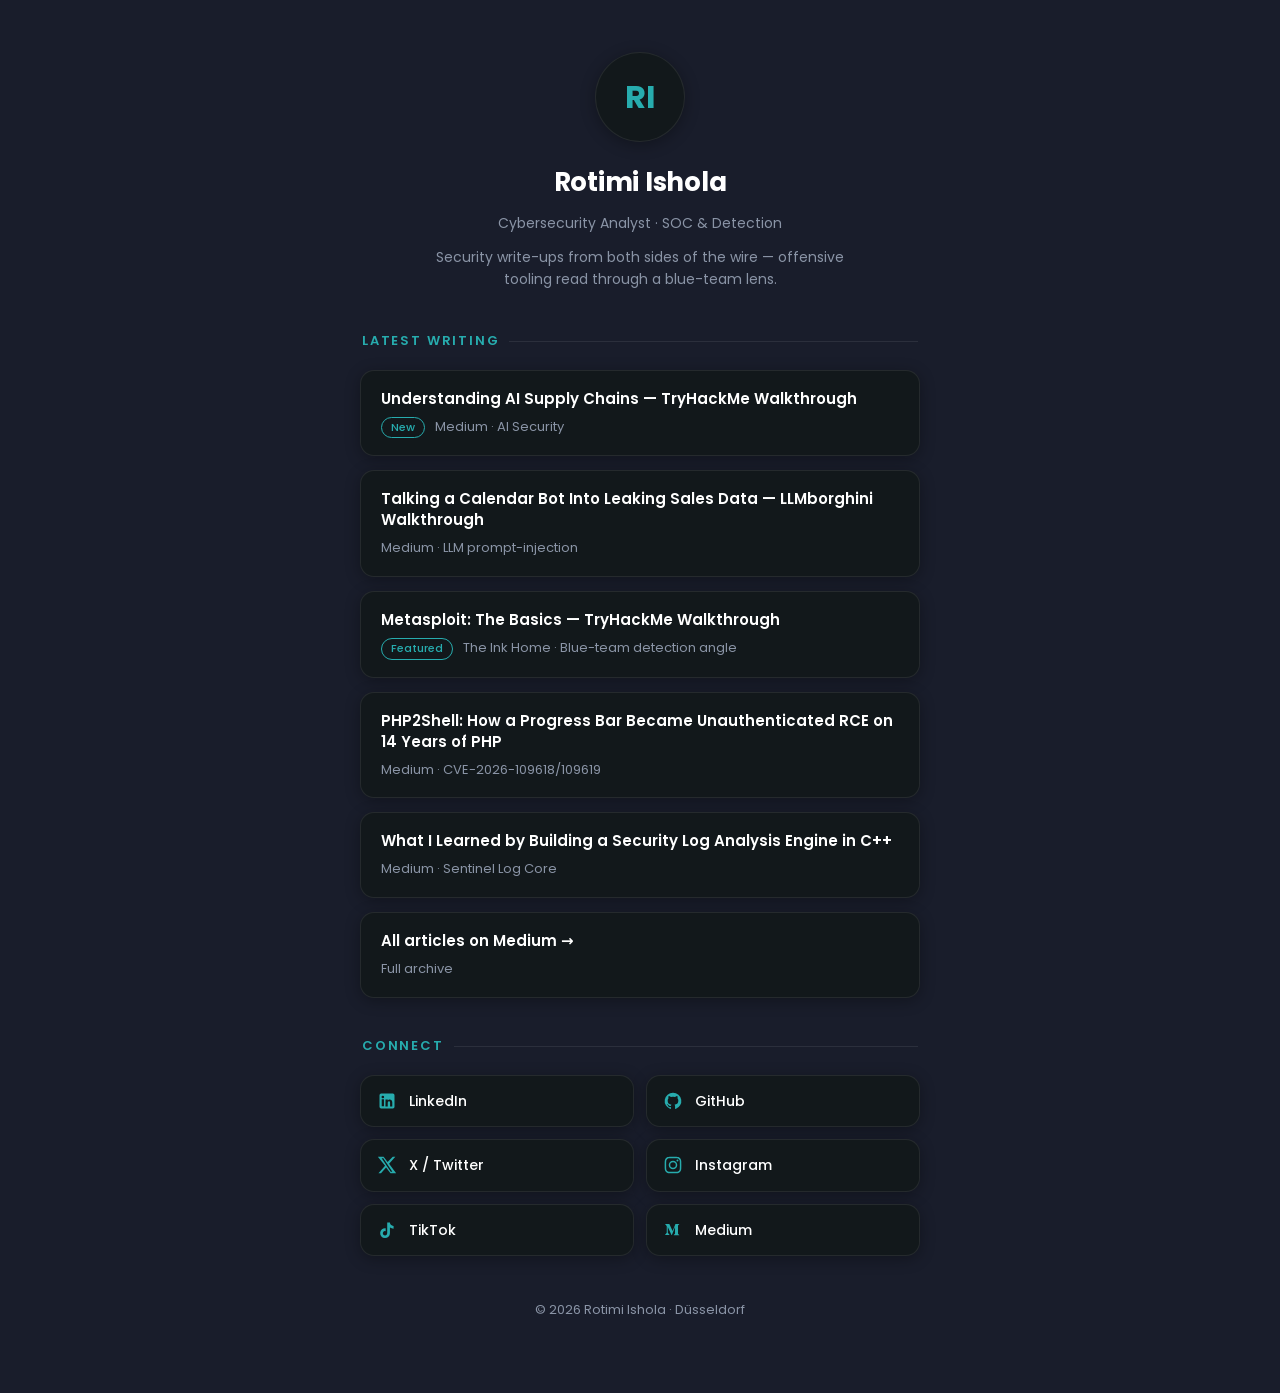
==== commit 3f3a7fe5: "Update links.html" ====
--- a/links.html
+++ b/links.html
@@ -131,9 +131,9 @@
          ============================================================ -->
     <div class="label">Latest writing</div>
 
-    <a class="card" href="https://timiphil9.medium.com/metasploit-scanning-and-exploitation-tryhackme-walkthrough-8714731507e3" target="_blank" rel="noopener">
-      <div class="card-title">Metasploit: Scanning and Exploitation — TryHackMe Walkthrough</div>
-      <div class="card-meta"><span class="pill">New</span>Medium · EternalBlue</div>
+    <a class="card" href="https://timiphil9.medium.com/tryhackme-understanding-ai-supply-chains-walkthrough-dcfc8ce0124d" target="_blank" rel="noopener">
+      <div class="card-title">Understanding AI Supply Chains — TryHackMe Walkthrough</div>
+      <div class="card-meta"><span class="pill">New</span>Medium · AI Security</div>
     </a>
     
     <a class="card" href="https://medium.com/@timiphil9/talking-a-calendar-bot-into-leaking-sales-data-tryhackme-llmborghini-walkthrough-ef35a564851b?sharedUserId=timiphil9" target="_blank" rel="noopener">
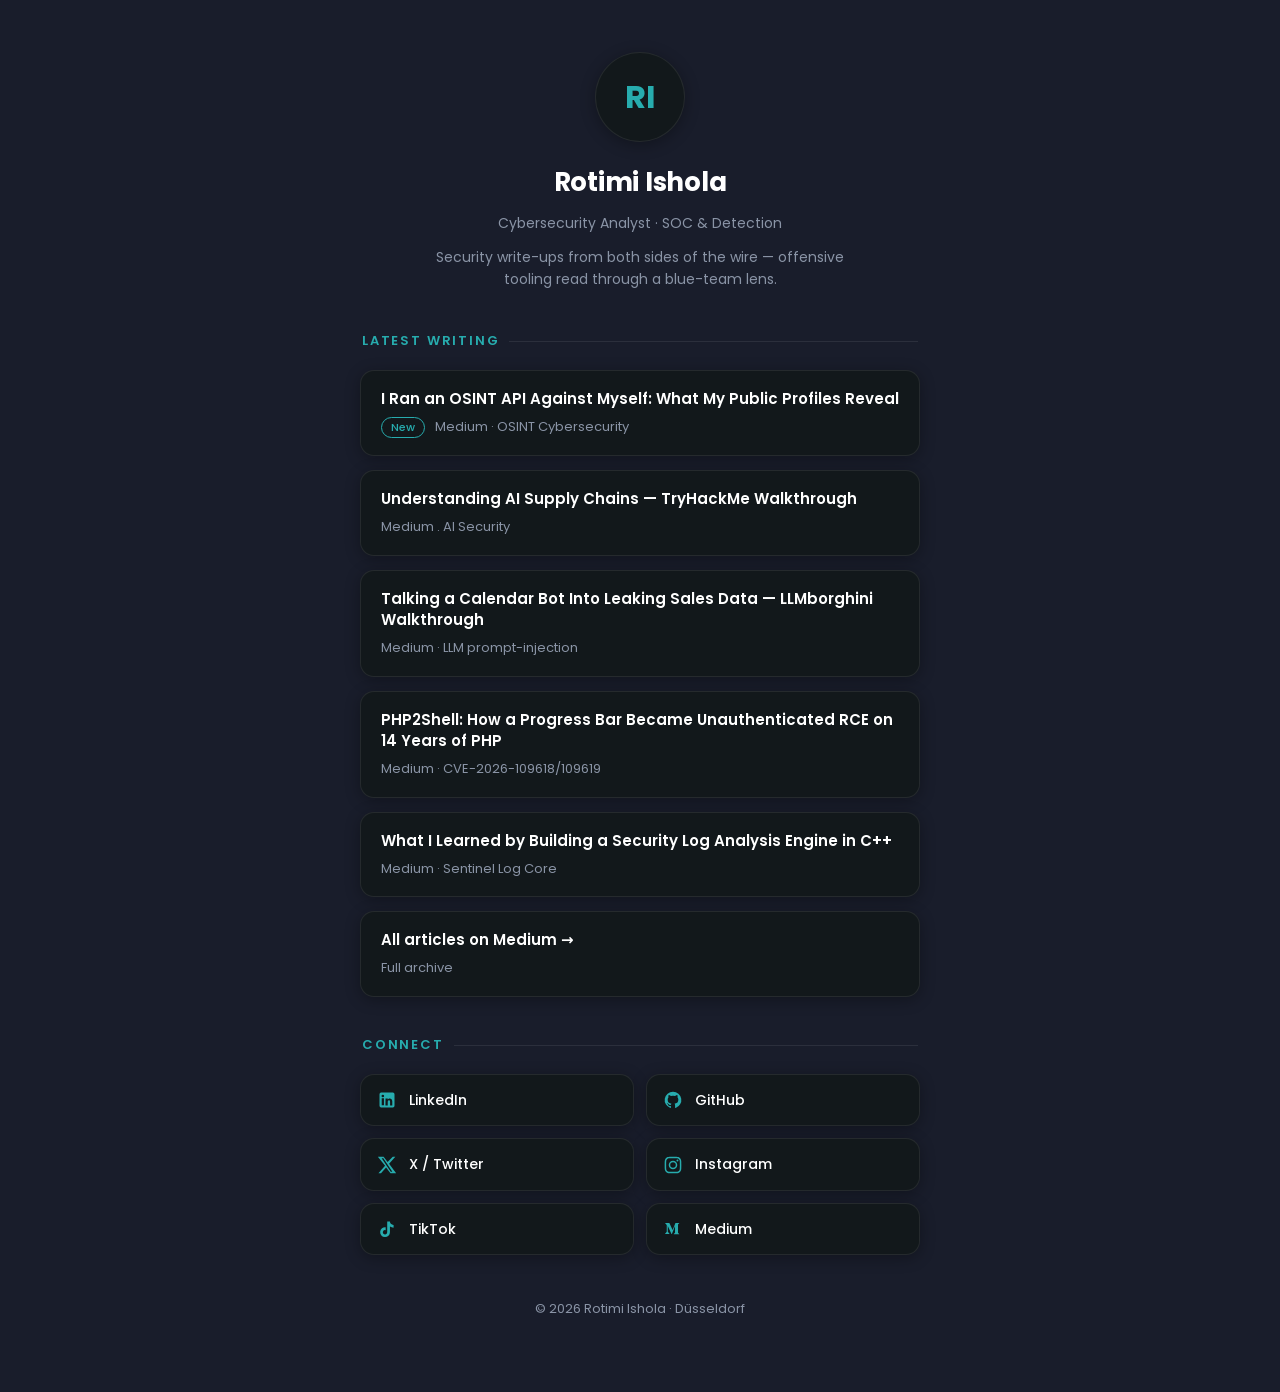
==== commit 891c53b9: "Update links.html New Article" ====
--- a/links.html
+++ b/links.html
@@ -131,27 +131,27 @@
          ============================================================ -->
     <div class="label">Latest writing</div>
 
+    <a class="card" href="https://timiphil9.medium.com/i-ran-an-osint-api-against-myself-what-my-public-profiles-reveal-3e2ef683def8" target="_blank" rel="noopener">
+      <div class="card-title">I Ran an OSINT API Against Myself: What My Public Profiles Reveal</div>
+      <div class="card-meta"><span class="pill">New</span>Medium · OSINT Cybersecurity</div>
+    </a>
+    
     <a class="card" href="https://timiphil9.medium.com/tryhackme-understanding-ai-supply-chains-walkthrough-dcfc8ce0124d" target="_blank" rel="noopener">
       <div class="card-title">Understanding AI Supply Chains — TryHackMe Walkthrough</div>
-      <div class="card-meta"><span class="pill">New</span>Medium · AI Security</div>
+      <div class="card-meta">Medium . AI Security</div>
     </a>
     
-    <a class="card" href="https://medium.com/@timiphil9/talking-a-calendar-bot-into-leaking-sales-data-tryhackme-llmborghini-walkthrough-ef35a564851b?sharedUserId=timiphil9" target="_blank" rel="noopener">
+    <a class="card" href="https://medium.com/@timiphil9/talking-a-calendar-bot-into-leaking-sales-data-tryhackme-llmborghini-walkthrough-ef35a564851b" target="_blank" rel="noopener">
       <div class="card-title">Talking a Calendar Bot Into Leaking Sales Data — LLMborghini Walkthrough</div>
       <div class="card-meta"> Medium · LLM prompt-injection</div>
     </a>
 
-    <a class="card" href="https://medium.com/the-ink-home/metasploit-the-basics-tryhackme-walkthrough-daaea08006a8" target="_blank" rel="noopener">
-      <div class="card-title">Metasploit: The Basics — TryHackMe Walkthrough</div>
-      <div class="card-meta"><span class="pill">Featured</span> The Ink Home · Blue-team detection angle</div>
-    </a>
-
-    <a class="card" href="https://medium.com/@timiphil9/php2shell-how-a-progress-bar-became-unauthenticated-rce-on-14-years-of-php-b21d90a4fd6b?sharedUserId=timiphil9" target="_blank" rel="noopener">
+    <a class="card" href="https://medium.com/@timiphil9/php2shell-how-a-progress-bar-became-unauthenticated-rce-on-14-years-of-php-b21d90a4fd6b" target="_blank" rel="noopener">
       <div class="card-title">PHP2Shell: How a Progress Bar Became Unauthenticated RCE on 14 Years of PHP</div>
       <div class="card-meta">Medium · CVE-2026-109618/109619</div>
     </a>
 
-    <a class="card" href="https://medium.com/@timiphil9/what-i-learned-by-building-a-security-log-analysis-engine-in-c-df35dbf7559b?sharedUserId=timiphil9" target="_blank" rel="noopener">
+    <a class="card" href="https://medium.com/@timiphil9/what-i-learned-by-building-a-security-log-analysis-engine-in-c-df35dbf7559b" target="_blank" rel="noopener">
       <div class="card-title">What I Learned by Building a Security Log Analysis Engine in C++</div>
       <div class="card-meta">Medium · Sentinel Log Core</div>
     </a>
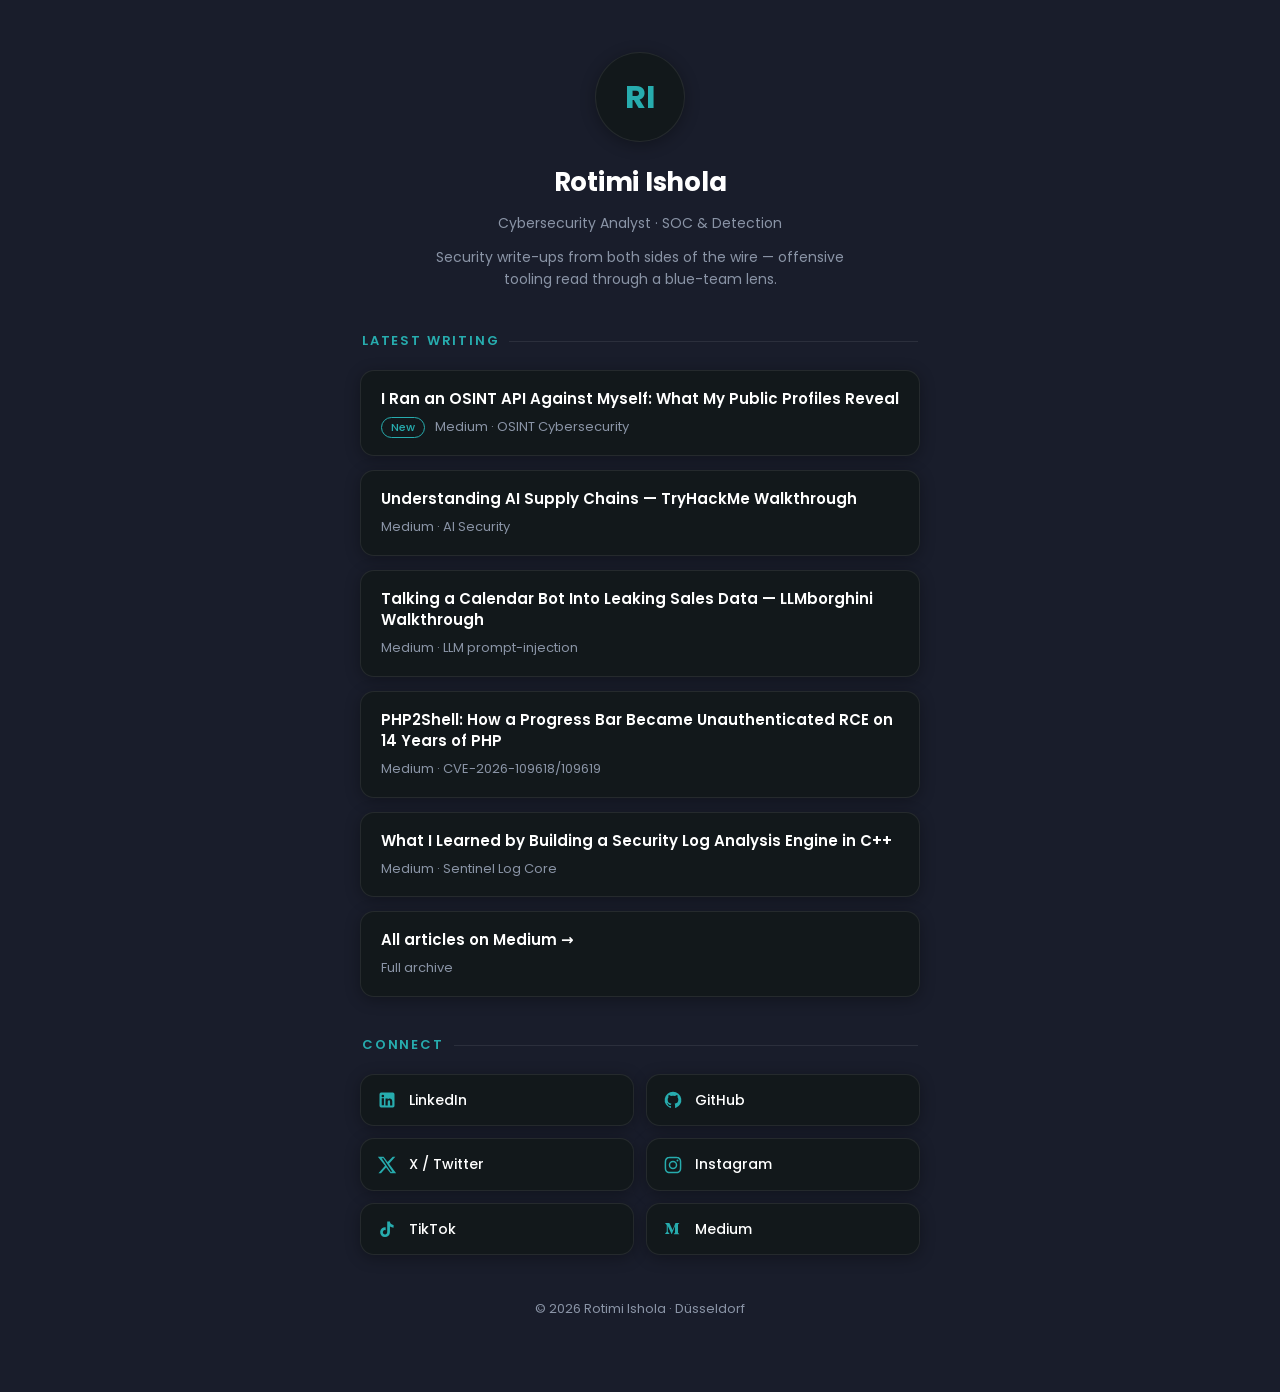
==== commit e4dc6aea: "Update links.html" ====
--- a/links.html
+++ b/links.html
@@ -138,7 +138,7 @@
     
     <a class="card" href="https://timiphil9.medium.com/tryhackme-understanding-ai-supply-chains-walkthrough-dcfc8ce0124d" target="_blank" rel="noopener">
       <div class="card-title">Understanding AI Supply Chains — TryHackMe Walkthrough</div>
-      <div class="card-meta">Medium . AI Security</div>
+      <div class="card-meta">Medium · AI Security</div>
     </a>
     
     <a class="card" href="https://medium.com/@timiphil9/talking-a-calendar-bot-into-leaking-sales-data-tryhackme-llmborghini-walkthrough-ef35a564851b" target="_blank" rel="noopener">
